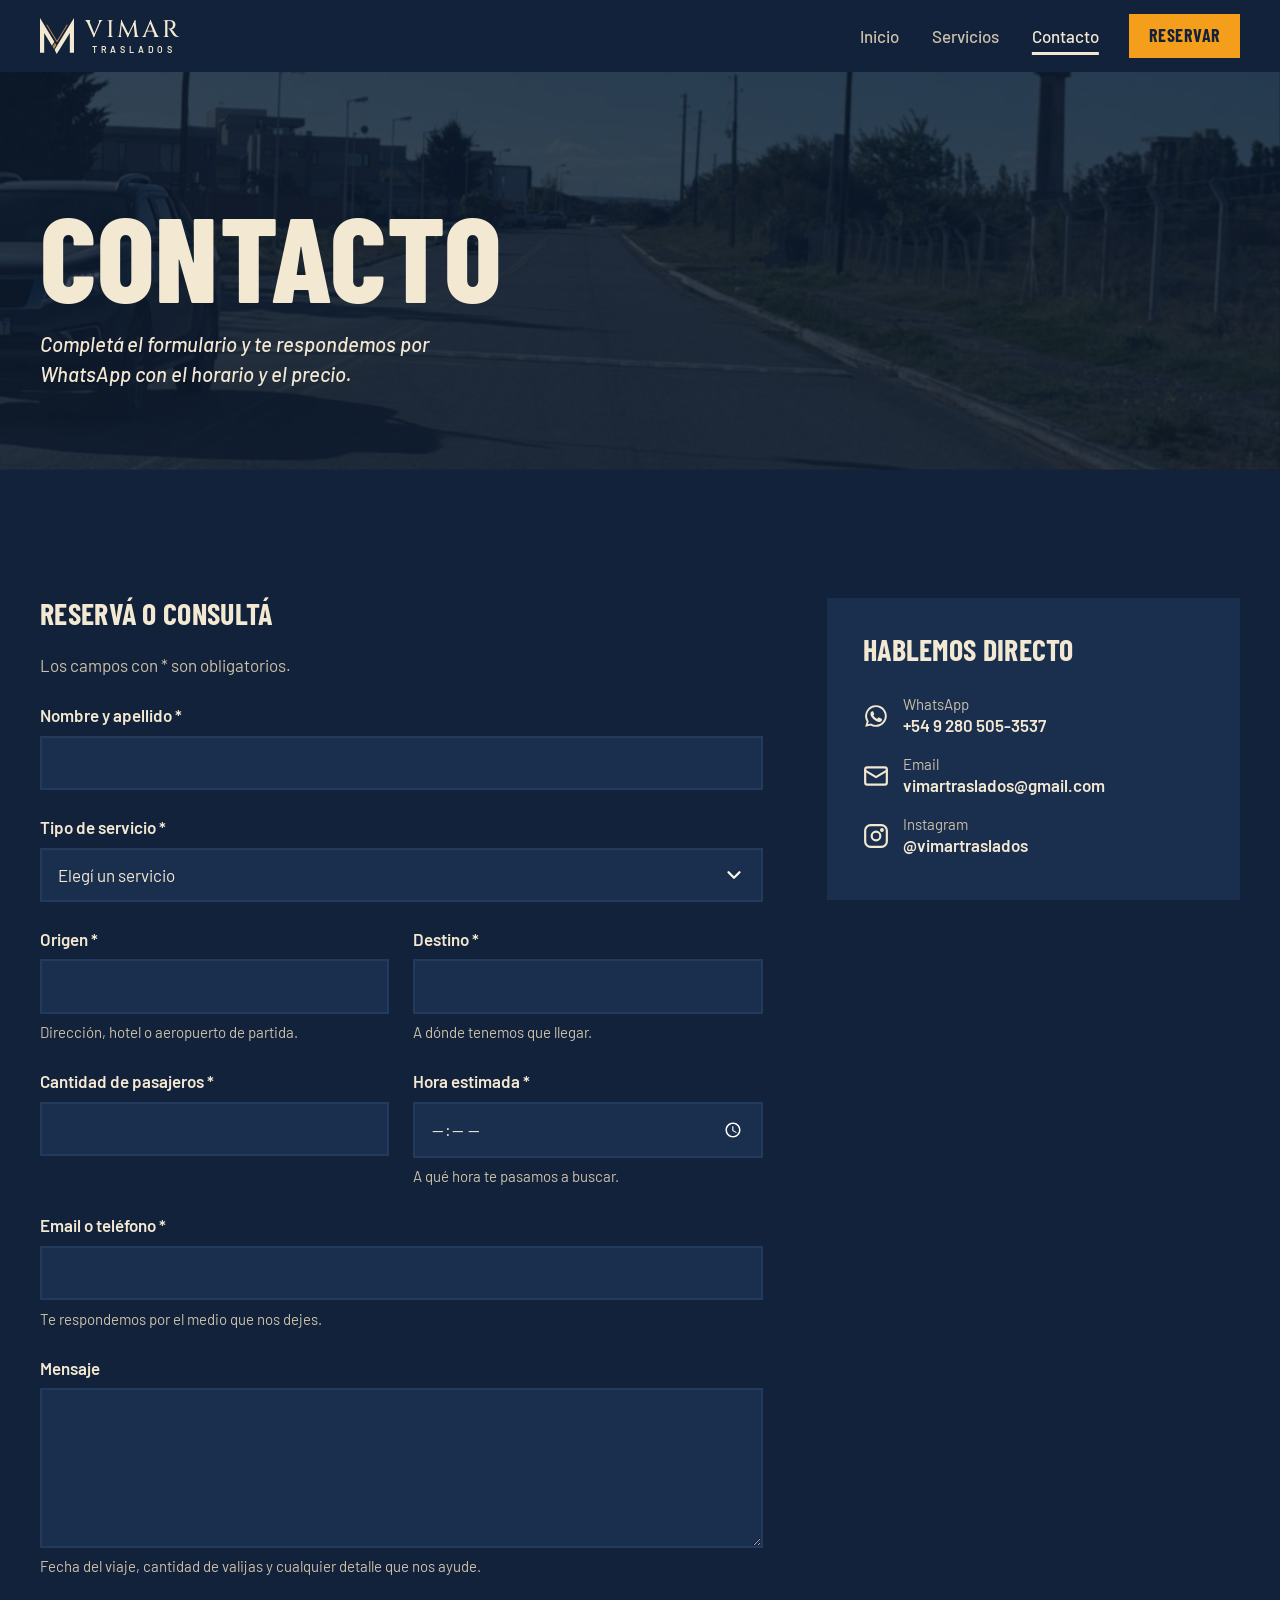
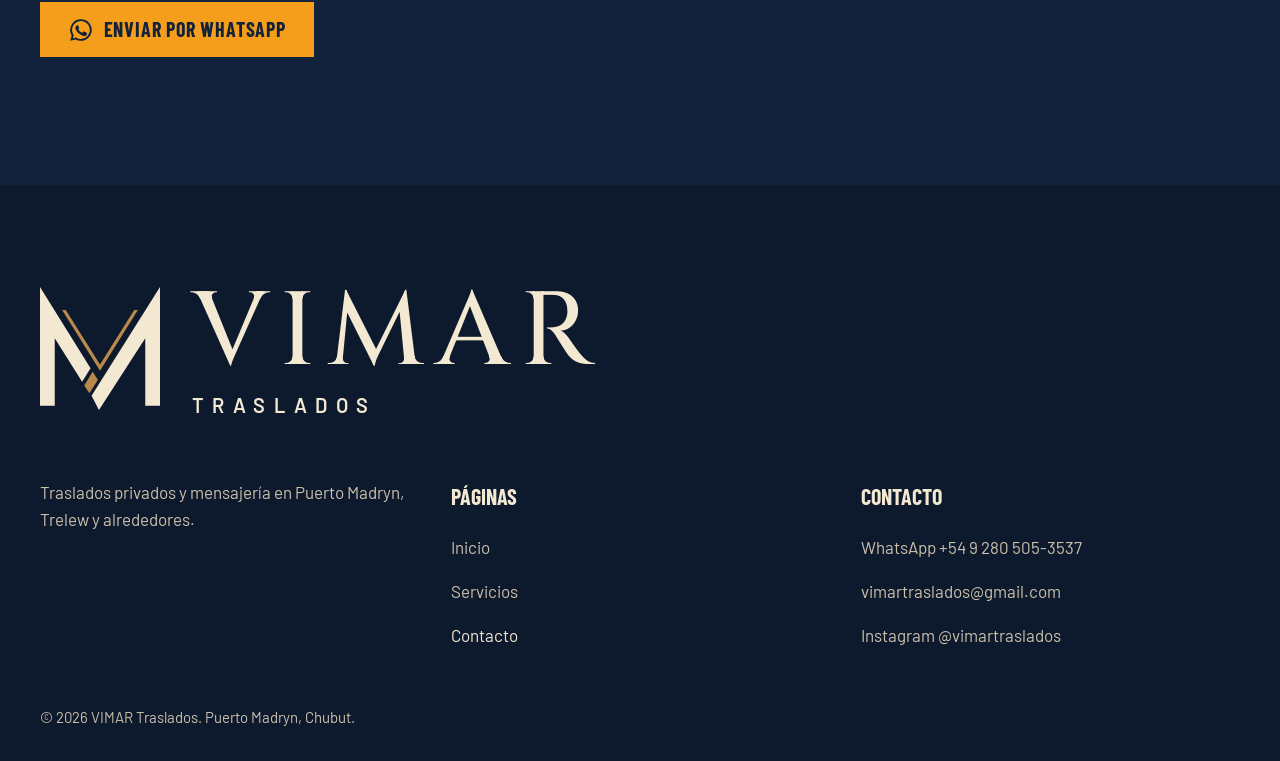
==== contacto.html @ ba62b7a9 "Primer commit: sitio web de VIMAR Traslados Sitio estático (HTML, CSS y JS) con tres páginas: Inicio" ====
<!doctype html>
<html lang="es-AR" class="no-js">
<head>
  <meta charset="utf-8">
  <meta name="viewport" content="width=device-width, initial-scale=1">
  <title>Contacto | VIMAR Traslados</title>
  <meta name="description" content="Reservá tu traslado o pedí una cotización. Te respondemos por WhatsApp.">
  <meta name="theme-color" content="#12223a">
  <link rel="icon" href="img/favicon.svg" type="image/svg+xml">
  <link rel="preconnect" href="https://fonts.googleapis.com">
  <link rel="preconnect" href="https://fonts.gstatic.com" crossorigin>
  <link href="https://fonts.googleapis.com/css2?family=Barlow+Condensed:wght@600;700;800&family=Barlow:ital,wght@0,400;0,500;0,600;1,500&family=Cinzel:wght@500&display=swap" rel="stylesheet">
  <link rel="stylesheet" href="css/styles.css">
  <script>document.documentElement.classList.remove("no-js")</script>
  <script src="js/main.js" defer></script>
</head>
<body>
  <a class="skip-link" href="#main">Saltar al contenido</a>

  <!-- ===== Menú compartido (idéntico en todas las páginas) ===== -->
  <header class="site-header">
    <div class="wrap">
      <a class="brand" href="index.html" aria-label="VIMAR Traslados, inicio">
        <img src="img/logo-mark.svg" alt="" width="34" height="35">
        <span class="logo-text"><span class="logo-word">VIMAR</span><span class="logo-sub">Traslados</span></span>
      </a>
      <button class="nav-toggle" type="button" aria-expanded="false" aria-controls="site-nav" aria-label="Abrir menú">
        <svg class="icon-open" viewBox="0 0 24 24" fill="none" stroke="currentColor" stroke-width="2.2" stroke-linecap="round" aria-hidden="true"><path d="M4 7h16M4 12h16M4 17h16"/></svg>
        <svg class="icon-close" viewBox="0 0 24 24" fill="none" stroke="currentColor" stroke-width="2.2" stroke-linecap="round" aria-hidden="true"><path d="M6 6l12 12M18 6 6 18"/></svg>
      </button>
      <nav id="site-nav" class="site-nav" aria-label="Principal">
        <ul role="list">
          <li><a href="index.html">Inicio</a></li>
          <li><a href="servicios.html">Servicios</a></li>
          <li><a href="contacto.html" aria-current="page">Contacto</a></li>
          <li><a class="btn btn--reserve" href="contacto.html">Reservar</a></li>
        </ul>
      </nav>
    </div>
  </header>

  <main id="main">
    <section class="page-head">
      <div class="page-head__bg"><img src="img/ruta.jpg" alt="" width="1050" height="1400" class="img-focus-road"></div>
      <div class="wrap">
        <h1 class="display">Contacto</h1>
        <p class="lead">Completá el formulario y te respondemos por WhatsApp con el horario y el precio.</p>
      </div>
    </section>

    <section class="section">
      <div class="wrap contact">
        <form id="booking-form" class="form" novalidate aria-labelledby="form-title">
          <h2 class="h3" id="form-title">Reservá o consultá</h2>
          <p class="soft">Los campos con <span class="req" aria-hidden="true">*</span> son obligatorios.</p>

          <div class="field">
            <label for="nombre">Nombre y apellido <span class="req" aria-hidden="true">*</span></label>
            <input id="nombre" name="nombre" type="text" autocomplete="name" required aria-describedby="nombre-error">
            <p class="error" id="nombre-error" aria-live="polite"></p>
          </div>

          <div class="field">
            <label for="servicio">Tipo de servicio <span class="req" aria-hidden="true">*</span></label>
            <select id="servicio" name="servicio" required aria-describedby="servicio-error">
              <option value="">Elegí un servicio</option>
              <option value="aeropuerto-madryn">Aeropuerto de Puerto Madryn</option>
              <option value="aeropuerto-trelew">Aeropuerto de Trelew</option>
              <option value="mensajeria">Mensajería (presentación de documentación)</option>
              <option value="otros">Otro servicio (a cotizar)</option>
            </select>
            <p class="error" id="servicio-error" aria-live="polite"></p>
          </div>

          <div class="field field--flight" hidden>
            <label for="vuelo">Número de vuelo <span class="soft">(opcional)</span></label>
            <input id="vuelo" name="vuelo" type="text" autocomplete="off" autocapitalize="characters" spellcheck="false" aria-describedby="vuelo-hint vuelo-error">
            <p class="hint" id="vuelo-hint">Si lo tenés, figura en tu pasaje (por ejemplo, AR1858). Nos ayuda a seguir tu vuelo.</p>
            <p class="error" id="vuelo-error" aria-live="polite"></p>
          </div>

          <div class="field-row">
            <div class="field">
              <label for="origen">Origen <span class="req" aria-hidden="true">*</span></label>
              <input id="origen" name="origen" type="text" autocomplete="off" required aria-describedby="origen-hint origen-error">
              <p class="hint" id="origen-hint">Dirección, hotel o aeropuerto de partida.</p>
              <p class="error" id="origen-error" aria-live="polite"></p>
            </div>
            <div class="field">
              <label for="destino">Destino <span class="req" aria-hidden="true">*</span></label>
              <input id="destino" name="destino" type="text" autocomplete="off" required aria-describedby="destino-hint destino-error">
              <p class="hint" id="destino-hint">A dónde tenemos que llegar.</p>
              <p class="error" id="destino-error" aria-live="polite"></p>
            </div>
          </div>

          <div class="field-row">
            <div class="field field--passengers">
              <label for="pasajeros">Cantidad de pasajeros <span class="req" aria-hidden="true">*</span></label>
              <input id="pasajeros" name="pasajeros" type="number" inputmode="numeric" min="1" step="1" required aria-describedby="pasajeros-error">
              <p class="error" id="pasajeros-error" aria-live="polite"></p>
            </div>
            <div class="field">
              <label for="hora">Hora estimada <span class="req" aria-hidden="true">*</span></label>
              <input id="hora" name="hora" type="time" required aria-describedby="hora-hint hora-error">
              <p class="hint" id="hora-hint">A qué hora te pasamos a buscar.</p>
              <p class="error" id="hora-error" aria-live="polite"></p>
            </div>
          </div>

          <div class="field">
            <label for="contacto">Email o teléfono <span class="req" aria-hidden="true">*</span></label>
            <input id="contacto" name="contacto" type="text" autocomplete="email" required aria-describedby="contacto-hint contacto-error">
            <p class="hint" id="contacto-hint">Te respondemos por el medio que nos dejes.</p>
            <p class="error" id="contacto-error" aria-live="polite"></p>
          </div>

          <div class="field">
            <label for="mensaje">Mensaje</label>
            <textarea id="mensaje" name="mensaje" rows="5" aria-describedby="mensaje-hint mensaje-error"></textarea>
            <p class="hint" id="mensaje-hint">Fecha del viaje, cantidad de valijas y cualquier detalle que nos ayude.</p>
            <p class="error" id="mensaje-error" aria-live="polite"></p>
          </div>

          <div class="form__actions">
            <button class="btn btn--reserve" type="submit">
              <svg viewBox="0 0 24 24" fill="currentColor" aria-hidden="true"><path d="M12 2a10 10 0 0 0-8.6 15.1L2 22l5-1.3A10 10 0 1 0 12 2zm0 18.2a8.2 8.2 0 0 1-4.2-1.1l-.3-.2-3 .8.8-2.9-.2-.3A8.2 8.2 0 1 1 12 20.2zm4.5-6.1c-.2-.1-1.5-.7-1.7-.8s-.4-.1-.6.1-.7.8-.8 1-.3.2-.5.1a6.7 6.7 0 0 1-3.3-2.9c-.3-.4.3-.4.7-1.3.1-.2 0-.3 0-.4l-.8-1.8c-.2-.5-.4-.4-.6-.4h-.5a1 1 0 0 0-.7.3 3 3 0 0 0-.9 2.2 5.2 5.2 0 0 0 1.1 2.7 11.8 11.8 0 0 0 4.5 4c1.7.7 2.3.8 3.2.6a2.7 2.7 0 0 0 1.8-1.3 2.2 2.2 0 0 0 .1-1.3c0-.1-.2-.2-.5-.3z"/></svg>
              Enviar por WhatsApp
            </button>
            <p class="form__status" role="status"></p>
          </div>
        </form>

        <!-- Teléfono y email reales. Instagram (@vimartraslados) todavía es de ejemplo: confirmar -->
        <div class="contact__side">
          <aside class="contact-card" aria-labelledby="direct-title">
            <h2 class="h3" id="direct-title">Hablemos directo</h2>
            <ul role="list">
              <li>
                <a href="https://wa.me/5492805053537">
                  <svg viewBox="0 0 24 24" fill="currentColor" aria-hidden="true"><path d="M12 2a10 10 0 0 0-8.6 15.1L2 22l5-1.3A10 10 0 1 0 12 2zm0 18.2a8.2 8.2 0 0 1-4.2-1.1l-.3-.2-3 .8.8-2.9-.2-.3A8.2 8.2 0 1 1 12 20.2zm4.5-6.1c-.2-.1-1.5-.7-1.7-.8s-.4-.1-.6.1-.7.8-.8 1-.3.2-.5.1a6.7 6.7 0 0 1-3.3-2.9c-.3-.4.3-.4.7-1.3.1-.2 0-.3 0-.4l-.8-1.8c-.2-.5-.4-.4-.6-.4h-.5a1 1 0 0 0-.7.3 3 3 0 0 0-.9 2.2 5.2 5.2 0 0 0 1.1 2.7 11.8 11.8 0 0 0 4.5 4c1.7.7 2.3.8 3.2.6a2.7 2.7 0 0 0 1.8-1.3 2.2 2.2 0 0 0 .1-1.3c0-.1-.2-.2-.5-.3z"/></svg>
                  <span><small>WhatsApp</small><strong>+54 9 280 505-3537</strong></span>
                </a>
              </li>
              <li>
                <a href="mailto:vimartraslados@gmail.com">
                  <svg viewBox="0 0 24 24" fill="none" stroke="currentColor" stroke-width="2" stroke-linecap="round" stroke-linejoin="round" aria-hidden="true"><rect x="2" y="4" width="20" height="16" rx="2"/><path d="m22 7-10 6L2 7"/></svg>
                  <span><small>Email</small><strong>vimartraslados@gmail.com</strong></span>
                </a>
              </li>
              <li>
                <a href="https://www.instagram.com/vimartraslados/">
                  <svg viewBox="0 0 24 24" fill="none" stroke="currentColor" stroke-width="2" stroke-linecap="round" stroke-linejoin="round" aria-hidden="true"><rect x="2" y="2" width="20" height="20" rx="5"/><circle cx="12" cy="12" r="4"/><circle cx="17.5" cy="6.5" r="0.8" fill="currentColor"/></svg>
                  <span><small>Instagram</small><strong>@vimartraslados</strong></span>
                </a>
              </li>
            </ul>
          </aside>
        </div>
      </div>
    </section>
  </main>

  <!-- ===== Footer compartido (idéntico en todas las páginas) ===== -->
  <footer class="site-footer">
    <div class="wrap">
      <p class="footer__logo">
        <img src="img/logo-mark.svg" alt="" width="120" height="124">
        <span class="logo-text"><span class="logo-word">VIMAR</span><span class="logo-sub">Traslados</span></span>
      </p>
      <div class="footer__grid">
        <p class="soft">Traslados privados y mensajería en Puerto Madryn, Trelew y alrededores.</p>
        <nav aria-label="Pie de página">
          <h2>Páginas</h2>
          <ul role="list">
            <li><a href="index.html">Inicio</a></li>
            <li><a href="servicios.html">Servicios</a></li>
            <li><a href="contacto.html" aria-current="page">Contacto</a></li>
          </ul>
        </nav>
        <div>
          <h2>Contacto</h2>
          <!-- Teléfono y email reales. Instagram (@vimartraslados) todavía es de ejemplo: confirmar -->
          <ul role="list">
            <li><a href="https://wa.me/5492805053537">WhatsApp +54 9 280 505-3537</a></li>
            <li><a href="mailto:vimartraslados@gmail.com">vimartraslados@gmail.com</a></li>
            <li><a href="https://www.instagram.com/vimartraslados/">Instagram @vimartraslados</a></li>
          </ul>
        </div>
      </div>
      <p class="footer__legal">© 2026 VIMAR Traslados. Puerto Madryn, Chubut.</p>
    </div>
  </footer>
</body>
</html>
---- css/styles.css ----
/* ==========================================================================
   VIMAR Traslados — estilos compartidos
   Estética inspirada en flyer de referencia: azul noche, naranja, condensada.
   ========================================================================== */

:root {
  /* Color */
  --navy: #12223a;          /* fondo */
  --navy-deep: #0d1a2d;     /* footer / escalón oscuro */
  --surface: #1a2f4d;       /* escalón de tono */
  --surface-2: #223a5c;
  --ink: #f3e8d2;           /* texto: crema del logo */
  --ink-soft: #cbc0ab;      /* texto secundario */
  --bone: #f3e8d2;          /* crema: acentos, íconos y campos de color */
  --bone-press: #e4d6bb;
  --on-bone: #12223a;
  --gold: #b9894c;          /* dorado del logo */
  --logo-cream: #f3e8d2;    /* crema más visible, solo para el logo (también en img/logo-mark.svg y favicon.svg) */
  --orange: #f59e1b;        /* SOLO botones de reserva */
  --orange-press: #e08a08;
  --on-orange: #12223a;
  --error: #ffb4a8;
  --scrim: rgba(13, 26, 45, 0.74);

  /* Tipografía */
  --font-display: "Barlow Condensed", "Arial Narrow", sans-serif;
  --font-text: "Barlow", system-ui, sans-serif;
  --step-display: clamp(3.5rem, 11vw, 9rem);
  --step-h2: clamp(2.25rem, 5vw, 3.75rem);
  --step-h3: clamp(1.5rem, 2.4vw, 1.875rem);
  --step-lead: clamp(1.125rem, 1.6vw, 1.375rem);
  --step-body: 1.0625rem;
  --step-small: 0.9375rem;

  /* Espacio */
  --gutter: clamp(1rem, 4vw, 2.5rem);
  --max: 1200px;
  --section: clamp(4.5rem, 10vw, 8rem);
  --radius: 14px;

  --ease: cubic-bezier(0.2, 0.7, 0.2, 1);
}

/* Reset mínimo ------------------------------------------------------------ */
*, *::before, *::after { box-sizing: border-box; }
html { -webkit-text-size-adjust: 100%; scroll-behavior: smooth; }
body {
  margin: 0;
  background: var(--navy);
  color: var(--ink);
  font-family: var(--font-text);
  font-size: var(--step-body);
  line-height: 1.55;
  -webkit-font-smoothing: antialiased;
}
img, svg { display: block; max-width: 100%; }
img { height: auto; }
h1, h2, h3, p, ul, ol, blockquote, figure { margin: 0; }
ul[role="list"], ol[role="list"] { list-style: none; padding: 0; }
a { color: inherit; }
button, input, select, textarea { font: inherit; color: inherit; }

:focus-visible {
  outline: 3px solid var(--bone);
  outline-offset: 3px;
}
::selection { background: var(--bone); color: var(--on-bone); }

.skip-link {
  position: absolute;
  left: var(--gutter);
  top: -100px;
  z-index: 100;
  padding: 0.75rem 1rem;
  background: var(--bone);
  color: var(--on-bone);
  font-weight: 600;
  text-decoration: none;
}
.skip-link:focus { top: 0.75rem; }

.wrap {
  width: 100%;
  max-width: calc(var(--max) + 2 * var(--gutter));
  margin-inline: auto;
  padding-inline: var(--gutter);
}

.visually-hidden {
  position: absolute !important;
  width: 1px; height: 1px;
  overflow: hidden;
  clip: rect(0 0 0 0);
  white-space: nowrap;
}

/* Tipografía ------------------------------------------------------------- */
.display,
.h2,
.h3 {
  font-family: var(--font-display);
  font-weight: 800;
  text-transform: uppercase;
  line-height: 0.92;
  letter-spacing: 0.01em;
  text-wrap: balance;
}
.display { font-size: var(--step-display); }
.h2 { font-size: var(--step-h2); }
.h3 { font-size: var(--step-h3); font-weight: 700; line-height: 1; }

.lead {
  font-size: var(--step-lead);
  line-height: 1.45;
  max-width: 36ch;
}
.prose { max-width: 62ch; }
.prose > * + * { margin-top: 1rem; }
.soft { color: var(--ink-soft); }

/* Botones y links -------------------------------------------------------- */
.btn {
  display: inline-flex;
  align-items: center;
  justify-content: center;
  gap: 0.6rem;
  min-height: 52px;
  padding: 0.75rem 1.75rem;
  border: 0;
  border-radius: 0;
  background: var(--bone);
  color: var(--on-bone);
  font-family: var(--font-display);
  font-size: 1.25rem;
  font-weight: 700;
  text-transform: uppercase;
  letter-spacing: 0.04em;
  text-decoration: none;
  cursor: pointer;
  touch-action: manipulation;
  transition: background-color 0.18s var(--ease), transform 0.12s var(--ease);
}
.btn:hover { background: #faf4e8; }
.btn:active { background: var(--bone-press); transform: scale(0.98); }
.btn svg { width: 1.3em; height: 1.3em; }

.btn--ghost {
  background: transparent;
  color: var(--ink);
  box-shadow: inset 0 0 0 2px var(--ink);
}
.btn--ghost:hover { background: var(--ink); color: var(--navy); }

.text-link {
  display: inline-flex;
  align-items: center;
  min-height: 44px;
  color: var(--bone);
  font-weight: 600;
  text-decoration: underline;
  text-decoration-thickness: 2px;
  text-underline-offset: 0.3em;
  transition: color 0.18s var(--ease);
}
.text-link:hover { color: var(--gold); }

/* Encabezado / navegación ------------------------------------------------ */
.site-header {
  position: sticky;
  top: 0;
  z-index: 50;
  background: var(--navy);
}
.site-header .wrap {
  display: flex;
  align-items: center;
  justify-content: space-between;
  gap: 1.5rem;
  min-height: 72px;
}

.brand {
  display: inline-flex;
  align-items: center;
  gap: 0.5rem;
  min-height: 44px;
  text-decoration: none;
  font-family: var(--font-display);
  font-weight: 800;
  font-size: 1.75rem;
  letter-spacing: 0.04em;
  line-height: 1;
}
.brand { gap: 0.7rem; font-family: inherit; }
.brand img { width: 34px; height: auto; }

/* Logotipo (marca M + "VIMAR" en serif + "TRASLADOS" espaciado, como el logo original) */
.logo-text { display: inline-grid; justify-items: center; line-height: 1; color: var(--logo-cream); }
.logo-word {
  font-family: "Cinzel", Georgia, serif;
  font-weight: 500;
  font-size: 1.5rem;
  letter-spacing: 0.1em;
  margin-right: -0.1em;
}
.logo-sub {
  font-family: var(--font-text);
  font-weight: 600;
  font-size: 0.5625rem;
  letter-spacing: 0.42em;
  margin-right: -0.42em;
  text-transform: uppercase;
  margin-top: 0.3em;
}

.nav-toggle {
  display: none;
  align-items: center;
  justify-content: center;
  width: 48px;
  height: 48px;
  padding: 0;
  border: 0;
  background: transparent;
  cursor: pointer;
}
.nav-toggle svg { width: 28px; height: 28px; }
.nav-toggle .icon-close { display: none; }
.nav-toggle[aria-expanded="true"] .icon-open { display: none; }
.nav-toggle[aria-expanded="true"] .icon-close { display: block; }

.site-nav ul {
  display: flex;
  align-items: center;
  gap: 0.25rem;
}
.site-nav a:not(.btn) {
  display: inline-flex;
  align-items: center;
  min-height: 44px;
  padding: 0 0.9rem;
  font-weight: 500;
  text-decoration: none;
  color: var(--ink-soft);
  transition: color 0.18s var(--ease);
}
.site-nav a:not(.btn):hover { color: var(--ink); }
.site-nav a[aria-current="page"] {
  color: var(--ink);
  text-decoration: underline;
  text-decoration-color: var(--bone);
  text-decoration-thickness: 3px;
  text-underline-offset: 0.55em;
}
.site-nav .btn { min-height: 44px; padding: 0.5rem 1.25rem; font-size: 1.125rem; margin-left: 0.75rem; }

@media (max-width: 860px) {
  .nav-toggle { display: inline-flex; }
  .site-nav {
    display: none;
    position: absolute;
    inset: 100% 0 auto 0;
    background: var(--navy);
    padding: 0.5rem var(--gutter) 1.5rem;
    border-bottom: 4px solid var(--bone);
  }
  .site-nav.is-open { display: block; }
  .site-nav ul { flex-direction: column; align-items: stretch; gap: 0; }
  .site-nav a:not(.btn) {
    min-height: 56px;
    padding: 0;
    font-family: var(--font-display);
    font-size: 1.75rem;
    font-weight: 700;
    text-transform: uppercase;
  }
  .site-nav .btn { margin: 1rem 0 0; width: 100%; min-height: 52px; }
}

/* Íconos de servicio (naranja, como el flyer) ---------------------------- */
.icon {
  width: 56px;
  height: 56px;
  color: var(--bone);
  flex: none;
}

/* Panel de 4 servicios (franja del flyer) -------------------------------- */
.service-band {
  display: grid;
  grid-template-columns: repeat(4, 1fr);
  border: 3px solid var(--ink);
  border-radius: var(--radius);
  padding: 2rem 0;
}
.service-band li {
  display: flex;
  flex-direction: column;
  align-items: center;
  text-align: center;
  gap: 0.75rem;
  padding: 0 1.25rem;
}
.service-band li + li { border-left: 3px solid var(--ink); }
.service-band h3 {
  font-family: var(--font-display);
  font-weight: 800;
  font-size: 1.625rem;
  line-height: 1;
  text-transform: uppercase;
}
.service-band p {
  font-style: italic;
  font-size: var(--step-small);
  line-height: 1.4;
  max-width: 20ch;
}

@media (max-width: 860px) {
  .service-band { grid-template-columns: repeat(2, 1fr); padding: 0; }
  .service-band li { padding: 1.5rem 1rem; }
  .service-band li + li { border-left: 0; }
  .service-band li:nth-child(even) { border-left: 3px solid var(--ink); }
  .service-band li:nth-child(n + 3) { border-top: 3px solid var(--ink); }
  .service-band .icon { width: 44px; height: 44px; }
  .service-band h3 { font-size: 1.375rem; }
}

/* Hero de la home -------------------------------------------------------- */
.hero {
  position: relative;
  isolation: isolate;
  min-height: min(calc(100svh - 72px), 980px);
  display: flex;
  align-items: flex-end;
  padding-block: clamp(3rem, 8vh, 6rem) clamp(2rem, 6vh, 4rem);
  overflow: hidden;
}
.hero__bg {
  position: absolute;
  inset: 0;
  z-index: -1;
}
.hero__bg img {
  width: 100%;
  height: 100%;
  object-fit: cover;
  object-position: 30% 40%;
}
.hero__bg::after {
  content: "";
  position: absolute;
  inset: 0;
  background: var(--scrim);
}
.hero__inner {
  display: grid;
  gap: clamp(2.5rem, 7vh, 4.5rem);
  text-align: center;
  justify-items: center;
}
.hero h1 .display { display: block; }
.hero__logo {
  display: grid;
  justify-items: center;
  gap: 0.9rem;
  margin-bottom: clamp(1.5rem, 4vh, 2.5rem);
}
.hero__logo img { width: clamp(72px, 9vw, 104px); height: auto; }
.hero__logo .logo-word { font-size: clamp(2rem, 4vw, 2.75rem); }
.hero__logo .logo-sub { font-size: clamp(0.75rem, 1.2vw, 0.9375rem); }
.hero .lead {
  margin: 1.75rem auto 0;
  font-style: italic;
  font-weight: 500;
  max-width: 34ch;
}
.hero__actions {
  display: flex;
  flex-wrap: wrap;
  justify-content: center;
  gap: 1rem;
  margin-top: 2rem;
}
.hero__services { width: 100%; display: grid; justify-items: center; gap: 1rem; }
.hero .service-band { width: 100%; max-width: 980px; }

/* Entrada orquestada del hero; después la foto queda en un movimiento lento continuo */
@media (prefers-reduced-motion: no-preference) {
  .hero__bg img {
    animation:
      hero-zoom 1.6s var(--ease) both,
      hero-drift 26s ease-in-out 1.6s infinite alternate;
  }
  .hero [data-enter] { animation: rise 0.7s var(--ease) both; }
  .hero [data-enter="2"] { animation-delay: 0.12s; }
  .hero [data-enter="3"] { animation-delay: 0.24s; }
  .hero [data-enter="4"] { animation-delay: 0.4s; }
  /* Los 4 servicios del hero entran de a uno */
  .hero .service-band li { animation: rise 0.6s var(--ease) both; }
  .hero .service-band li:nth-child(1) { animation-delay: 0.55s; }
  .hero .service-band li:nth-child(2) { animation-delay: 0.63s; }
  .hero .service-band li:nth-child(3) { animation-delay: 0.71s; }
  .hero .service-band li:nth-child(4) { animation-delay: 0.79s; }
}
@keyframes hero-zoom { from { transform: scale(1.08); } to { transform: scale(1); } }
@keyframes hero-drift { from { transform: scale(1); } to { transform: scale(1.07) translate(-1.5%, -1%); } }
@keyframes rise { from { opacity: 0; transform: translateY(24px); } to { opacity: 1; transform: none; } }

/* Cabecera de páginas internas ------------------------------------------- */
.page-head {
  position: relative;
  isolation: isolate;
  padding-block: clamp(4rem, 12vw, 8rem) clamp(3rem, 7vw, 5rem);
  overflow: hidden;
}
.page-head__bg { position: absolute; inset: 0; z-index: -1; }
.page-head__bg img { width: 100%; height: 100%; object-fit: cover; }
.page-head__bg::after { content: ""; position: absolute; inset: 0; background: rgba(13, 26, 45, 0.8); }
.page-head .display { font-size: clamp(3.5rem, 10vw, 7.5rem); }
.page-head .lead { margin-top: 1.25rem; font-style: italic; font-weight: 500; }
.page-head--plain { background: var(--surface); }

/* Secciones -------------------------------------------------------------- */
.section { padding-block: var(--section); }
.section--surface { background: var(--surface); }
.section--deep { background: var(--navy-deep); }
.section__head { margin-bottom: clamp(2rem, 4vw, 3rem); }
.section__head .lead,
.section__lead { margin-top: 1rem; }

/* Home: ¿Adónde vas? ----------------------------------------------------- */
.planner {
  display: grid;
  grid-template-columns: minmax(0, 5fr) minmax(0, 7fr);
  grid-template-areas:
    "intro result"
    "cta   result";
  grid-template-rows: auto 1fr;
  column-gap: clamp(2rem, 6vw, 5rem);
  row-gap: 1.5rem;
  align-items: start;
}
.planner__intro { grid-area: intro; }
.planner__result { grid-area: result; }
.planner__cta { grid-area: cta; }
.planner__cta .btn { width: 100%; }
.planner__options {
  display: grid;
  gap: 0.5rem;
  margin-top: 2rem;
  border: 0;
  padding: 0;
}
.planner__options legend { font-weight: 600; margin-bottom: 0.75rem; }
.planner__option {
  position: relative;
  display: flex;
  align-items: center;
  gap: 0.9rem;
  min-height: 60px;
  padding: 0.75rem 1.1rem;
  background: var(--surface-2);
  cursor: pointer;
  transition: background-color 0.18s var(--ease);
}
.planner__option:hover { background: #2a4670; }
.planner__option input {
  appearance: none;
  flex: none;
  width: 22px;
  height: 22px;
  margin: 0;
  border: 2px solid var(--ink-soft);
  border-radius: 50%;
  display: grid;
  place-content: center;
}
.planner__option input::before {
  content: "";
  width: 10px;
  height: 10px;
  border-radius: 50%;
  background: var(--on-bone);
  transform: scale(0);
  transition: transform 0.15s var(--ease);
}
.planner__option input:checked { border-color: var(--on-bone); }
.planner__option input:checked::before { transform: scale(1); }
.planner__option:has(input:checked) { background: var(--bone); color: var(--on-bone); }
.planner__option:has(input:focus-visible) { outline: 3px solid var(--ink); outline-offset: 2px; }
.planner__option span { font-weight: 600; font-size: 1.0625rem; }

.planner__result {
  background: var(--navy);
  padding: clamp(1.75rem, 4vw, 3rem);
  min-height: 100%;
  display: flex;
  flex-direction: column;
  gap: 1.25rem;
}
.planner__route {
  font-family: var(--font-display);
  font-weight: 700;
  text-transform: uppercase;
  font-size: var(--step-h3);
  line-height: 1.05;
}
.planner__figures {
  display: flex;
  flex-wrap: wrap;
  gap: 1.5rem 3rem;
}
.planner__figures div { display: grid; }
.planner__figures strong {
  font-family: var(--font-display);
  font-weight: 800;
  font-size: clamp(3.5rem, 8vw, 5.5rem);
  line-height: 0.9;
  color: var(--bone);
  font-variant-numeric: tabular-nums;
}
.planner__quote {
  font-family: var(--font-display);
  font-weight: 800;
  text-transform: uppercase;
  font-size: clamp(3rem, 7vw, 4.75rem);
  line-height: 0.9;
}
.planner__quote[hidden], .planner__figures[hidden] { display: none; }
.planner__note { font-size: var(--step-small); color: var(--ink-soft); }

/* Lista sin JS: se muestran todas las rutas como texto */
.no-js .planner__options, .no-js .planner__result { display: none; }
.no-js .planner__cta .btn { width: auto; }
.planner__fallback { display: none; }
.no-js .planner__fallback { display: block; margin-top: 1.5rem; }
.planner__fallback li { padding: 0.5rem 0; }

@media (max-width: 860px) {
  .planner {
    grid-template-columns: 1fr;
    grid-template-areas: "intro" "result" "cta";
    grid-template-rows: auto;
  }
}

/* Home: cierre con foto -------------------------------------------------- */
.closing {
  display: grid;
  grid-template-columns: minmax(0, 1fr) minmax(0, 1fr);
  align-items: stretch;
  background: var(--bone);
  color: var(--on-bone);
}
.closing__media img {
  width: 100%;
  height: 100%;
  max-height: 640px;
  object-fit: cover;
}
.closing__body {
  padding: clamp(2.5rem, 7vw, 6rem) clamp(1.5rem, 6vw, 5rem);
  display: flex;
  flex-direction: column;
  justify-content: center;
  gap: 1.5rem;
}
.closing .btn { background: var(--navy); color: var(--ink); align-self: flex-start; }
.closing .btn:hover { background: var(--surface); }
.closing .lead { max-width: 32ch; }

@media (max-width: 760px) {
  .closing { grid-template-columns: 1fr; }
  .closing__media img { aspect-ratio: 4 / 3; max-height: none; }
}

/* Servicios -------------------------------------------------------------- */
.service {
  display: grid;
  grid-template-columns: minmax(0, 1fr) minmax(0, 1fr);
  gap: clamp(2rem, 6vw, 5rem);
  align-items: center;
}
.service--flip .service__media { order: 2; }
.service__media img {
  width: 100%;
  aspect-ratio: 4 / 3;
  object-fit: cover;
}
/* Fotos verticales recortadas a 4:3: se baja el foco para que se vea lo importante */
.service__media img.img-focus-low { object-position: 50% 62%; }
.page-head__bg img.img-focus-road { object-position: 50% 50%; }
.service__tile {
  aspect-ratio: 4 / 3;
  display: grid;
  place-items: center;
  background: var(--navy);
}
.section--deep .service__tile { background: var(--surface); }
.service__tile .icon { width: clamp(96px, 16vw, 168px); height: auto; aspect-ratio: 1; }
.service__body { display: grid; gap: 1.25rem; justify-items: start; }
.service__body .h2 { max-width: 14ch; }
.checklist { display: grid; gap: 0.6rem; }
.checklist li { display: flex; gap: 0.7rem; align-items: flex-start; }
.checklist svg { flex: none; width: 22px; height: 22px; margin-top: 0.15rem; color: var(--bone); }

@media (max-width: 760px) {
  .service { grid-template-columns: 1fr; }
  .service--flip .service__media { order: 0; }
  .service__tile { aspect-ratio: 16 / 7; }
  .service__tile .icon { width: 88px; }
}

.quote-band {
  background: var(--bone);
  color: var(--on-bone);
}
.quote-band .wrap {
  display: flex;
  flex-wrap: wrap;
  align-items: center;
  justify-content: space-between;
  gap: 2rem;
}
.quote-band .btn { background: var(--navy); color: var(--ink); }
.quote-band .btn:hover { background: var(--surface); }
.quote-band p { max-width: 52ch; margin-top: 1rem; font-size: var(--step-lead); line-height: 1.45; }

/* Testimonios (franja que avanza de derecha a izquierda, al final de Inicio) */
/* Cuántas tarjetas entran a lo ancho de la pantalla: 4 en escritorio */
.marquee {
  --cards: 1.15;
  --card-gap: 1.5rem;
}
@media (min-width: 600px) { .marquee { --cards: 2; } }
@media (min-width: 900px) { .marquee { --cards: 3; } }
@media (min-width: 1100px) { .marquee { --cards: 4; } }

/* Sin animación (sin JS o con "reducir movimiento"): fila que se desliza a mano */
.marquee {
  overflow-x: auto;
  scroll-snap-type: x mandatory;
  scrollbar-color: var(--surface-2) transparent;
}
.marquee__track { display: flex; width: max-content; padding-bottom: 0.5rem; }
.marquee__track > li {
  display: flex;
  flex: none;
  width: calc((100vw - var(--card-gap) * (var(--cards) - 1)) / var(--cards));
  margin-right: var(--card-gap); /* margen y no gap: así el -50% del recorrido cierra exacto */
  scroll-snap-align: start;
}
.marquee__track > li:nth-child(even) .testimonial { background: var(--surface-2); }

/* Con animación: js/main.js duplica las tarjetas y agrega .is-running */
.marquee.is-running { overflow: hidden; }
.marquee.is-running .marquee__track {
  animation: marquee var(--marquee-duration, 60s) linear infinite;
}
.marquee.is-running:hover .marquee__track,
.marquee.is-running:focus-within .marquee__track { animation-play-state: paused; }
@keyframes marquee { to { transform: translateX(-50%); } }

.testimonial {
  flex: 1;
  display: flex;
  flex-direction: column;
  gap: 1.5rem;
  min-height: 360px;
  padding: clamp(1.75rem, 2.4vw, 2.5rem);
  background: var(--surface);
}
.testimonial blockquote {
  font-size: clamp(1.1875rem, 1.35vw, 1.375rem);
  line-height: 1.45;
}
.testimonial blockquote::before { content: "“"; }
.testimonial blockquote::after { content: "”"; }
.testimonial figcaption { margin-top: auto; display: grid; gap: 0.9rem; }
.testimonial cite {
  font-style: normal;
  font-family: var(--font-display);
  font-weight: 700;
  font-size: 1.75rem;
  text-transform: uppercase;
  line-height: 1;
}
.testimonial cite span {
  display: block;
  margin-top: 0.3rem;
  font-family: var(--font-text);
  font-weight: 400;
  font-size: var(--step-small);
  text-transform: none;
  color: var(--ink-soft);
}
.testimonial .result {
  display: flex;
  gap: 0.6rem;
  align-items: flex-start;
  padding-top: 0.9rem;
  border-top: 3px solid var(--bone);
  font-weight: 600;
}
.testimonial .result svg { flex: none; width: 22px; height: 22px; color: var(--bone); margin-top: 0.1rem; }

/* Contacto --------------------------------------------------------------- */
.contact {
  display: grid;
  grid-template-columns: minmax(0, 7fr) minmax(0, 4fr);
  gap: clamp(2rem, 5vw, 4.5rem);
  align-items: start;
}
.form { display: grid; gap: 1.5rem; }
.field { display: grid; gap: 0.45rem; }
.field label { font-weight: 600; }
.field .hint { font-size: var(--step-small); color: var(--ink-soft); }
.field .req { color: var(--bone); }
.field input,
.field select,
.field textarea {
  width: 100%;
  min-height: 52px;
  padding: 0.75rem 1rem;
  background: var(--surface);
  border: 2px solid var(--surface-2);
  border-radius: 0;
  color: var(--ink);
  font-size: 1.0625rem;
  transition: border-color 0.18s var(--ease);
}
.field select {
  appearance: none;
  background-image: url("data:image/svg+xml,%3Csvg xmlns='http://www.w3.org/2000/svg' viewBox='0 0 24 24' fill='none' stroke='%23fef8ec' stroke-width='2.5' stroke-linecap='round' stroke-linejoin='round'%3E%3Cpath d='m6 9 6 6 6-6'/%3E%3C/svg%3E");
  background-repeat: no-repeat;
  background-position: right 1rem center;
  background-size: 22px;
  padding-right: 3rem;
}
.field select option { background: var(--navy); color: var(--ink); }
.field textarea { min-height: 140px; resize: vertical; }
.field input::placeholder,
.field textarea::placeholder { color: #8796aa; }
.field input:hover,
.field select:hover,
.field textarea:hover { border-color: #3a5680; }
.field input:focus-visible,
.field select:focus-visible,
.field textarea:focus-visible { outline: 0; border-color: var(--bone); }
.field [aria-invalid="true"] { border-color: var(--error); }
.field .error {
  display: flex;
  gap: 0.4rem;
  align-items: center;
  color: var(--error);
  font-size: var(--step-small);
  font-weight: 500;
}
.field .error:empty { display: none; }
.field .error::before { content: "!"; display: inline-grid; place-content: center; width: 18px; height: 18px; border-radius: 50%; background: var(--error); color: var(--navy); font-weight: 700; font-size: 0.75rem; }
.field--flight[hidden],
.field--passengers[hidden] { display: none; }
.field input { color-scheme: dark; } /* reloj y flechas del navegador en claro sobre el fondo oscuro */

/* Dos campos lado a lado (origen/destino, pasajeros/hora) */
.field-row {
  display: grid;
  grid-template-columns: repeat(2, minmax(0, 1fr));
  gap: 1.5rem;
  align-items: start;
}
/* Si "pasajeros" se oculta, la hora ocupa toda la fila */
.field-row > .field:only-child,
.field-row > [hidden] + .field { grid-column: 1 / -1; }
@media (max-width: 560px) {
  .field-row { grid-template-columns: 1fr; }
}

.form__actions { display: flex; flex-wrap: wrap; align-items: center; gap: 1rem 1.5rem; }
.form__status { font-weight: 500; }
.form__status:empty { display: none; }

.contact__side { display: grid; gap: 1.5rem; }

.contact-card {
  background: var(--surface);
  padding: clamp(1.5rem, 3vw, 2.25rem);
  display: grid;
  gap: 1.5rem;
}
.contact-card ul { display: grid; gap: 0.25rem; }
.contact-card a {
  display: flex;
  align-items: center;
  gap: 0.9rem;
  min-height: 56px;
  text-decoration: none;
  transition: color 0.18s var(--ease);
}
.contact-card a:hover { color: var(--gold); }
.contact-card a svg { width: 26px; height: 26px; color: var(--bone); flex: none; }
.contact-card a span { display: grid; line-height: 1.3; }
.contact-card a small { color: var(--ink-soft); font-size: var(--step-small); }
.contact-card a strong { font-weight: 600; overflow-wrap: anywhere; }

@media (max-width: 860px) {
  .contact { grid-template-columns: 1fr; }
}

/* Footer ----------------------------------------------------------------- */
.site-footer {
  background: var(--navy-deep);
  padding-block: clamp(3.5rem, 8vw, 6rem) 2rem;
}
.footer__logo {
  display: flex;
  align-items: center;
  gap: clamp(1rem, 3vw, 2rem);
}
.footer__logo img { width: clamp(72px, 10vw, 120px); height: auto; }
.footer__logo .logo-text { justify-items: start; }
.footer__logo .logo-word { font-size: clamp(2.75rem, 9vw, 6.5rem); }
.footer__logo .logo-sub { font-size: clamp(0.75rem, 1.6vw, 1.25rem); margin-top: 0.5em; }
.footer__grid {
  display: grid;
  grid-template-columns: repeat(3, minmax(0, 1fr));
  gap: 2rem;
  margin-top: clamp(2.5rem, 5vw, 4rem);
}
.footer__grid h2 {
  font-family: var(--font-display);
  font-weight: 700;
  font-size: 1.375rem;
  text-transform: uppercase;
  margin-bottom: 0.75rem;
}
.footer__grid a {
  display: inline-flex;
  align-items: center;
  min-height: 44px;
  color: var(--ink-soft);
  text-decoration: none;
  overflow-wrap: anywhere;
  transition: color 0.18s var(--ease);
}
.footer__grid a:hover { color: var(--bone); }
.footer__grid a[aria-current="page"] { color: var(--ink); }
.footer__legal {
  margin-top: 3rem;
  font-size: var(--step-small);
  color: var(--ink-soft);
}

@media (max-width: 760px) {
  .footer__grid { grid-template-columns: 1fr 1fr; }
  .footer__grid > :first-child { grid-column: 1 / -1; }
}
@media (max-width: 480px) {
  .footer__grid { grid-template-columns: 1fr; }
}

/* Botón de reserva: el único elemento naranja del sitio.
   Va al final y con dos clases para ganarle a .closing .btn / .quote-band .btn */
.btn.btn--reserve { background: var(--orange); color: var(--on-orange); }
.btn.btn--reserve:hover { background: #ffb13d; }
.btn.btn--reserve:active { background: var(--orange-press); }

/* Animaciones ------------------------------------------------------------
   Todas dentro de no-preference: con "reducir movimiento" el sitio queda quieto.
   [data-reveal] lo agrega js/main.js solo si puede animar. */
@media (prefers-reduced-motion: no-preference) {
  /* Encabezado de páginas internas al cargar */
  .page-head__bg img { animation: hero-zoom 1.6s var(--ease) both; }
  .page-head .display { animation: rise 0.7s var(--ease) both; }
  .page-head .lead { animation: rise 0.7s var(--ease) 0.12s both; }

  /* Entradas al hacer scroll */
  .reveal-ready [data-reveal="text"] {
    opacity: 0;
    transform: translateY(28px);
    transition:
      opacity 0.7s var(--ease) var(--reveal-delay, 0ms),
      transform 0.7s var(--ease) var(--reveal-delay, 0ms);
  }
  /* El recorte va en el hijo (foto o ícono): si fuera en el contenedor,
     el navegador lo vería de alto cero y nunca lo detectaría en pantalla */
  .reveal-ready [data-reveal="image"] { overflow: hidden; }
  .reveal-ready [data-reveal="image"] > * {
    clip-path: inset(0 0 100% 0);
    transform: scale(1.08);
    transition:
      clip-path 1s var(--ease) var(--reveal-delay, 0ms),
      transform 1.4s var(--ease) var(--reveal-delay, 0ms);
  }
  .reveal-ready [data-reveal="text"].is-visible { opacity: 1; transform: none; }
  .reveal-ready [data-reveal="image"].is-visible > * { clip-path: inset(0); transform: none; }

  /* ¿Adónde vas?: el panel se renueva al cambiar de destino */
  .planner__result.is-swapping > * { animation: swap 0.4s var(--ease) both; }
  .planner__result.is-swapping > :nth-child(2),
  .planner__result.is-swapping > :nth-child(3) { animation-delay: 0.05s; }
  .planner__result.is-swapping > :nth-child(4) { animation-delay: 0.1s; }
  .planner__result.is-swapping > :nth-child(5) { animation-delay: 0.15s; }

  /* Formulario: errores y confirmación aparecen suave */
  .field .error:not(:empty),
  .form__status:not(:empty) { animation: swap 0.3s var(--ease) both; }

  /* Ícono del recuadro de cada servicio responde al pasar por la sección */
  .service__tile .icon { transition: transform 0.5s var(--ease); }
  .service:hover .service__tile .icon { transform: translateY(-6px) scale(1.04); }
}
@keyframes swap { from { opacity: 0; transform: translateY(10px); } to { opacity: 1; transform: none; } }

/* Movimiento reducido ---------------------------------------------------- */
@media (prefers-reduced-motion: reduce) {
  html { scroll-behavior: auto; }
  *, *::before, *::after { transition-duration: 0.01ms !important; animation: none !important; }
}
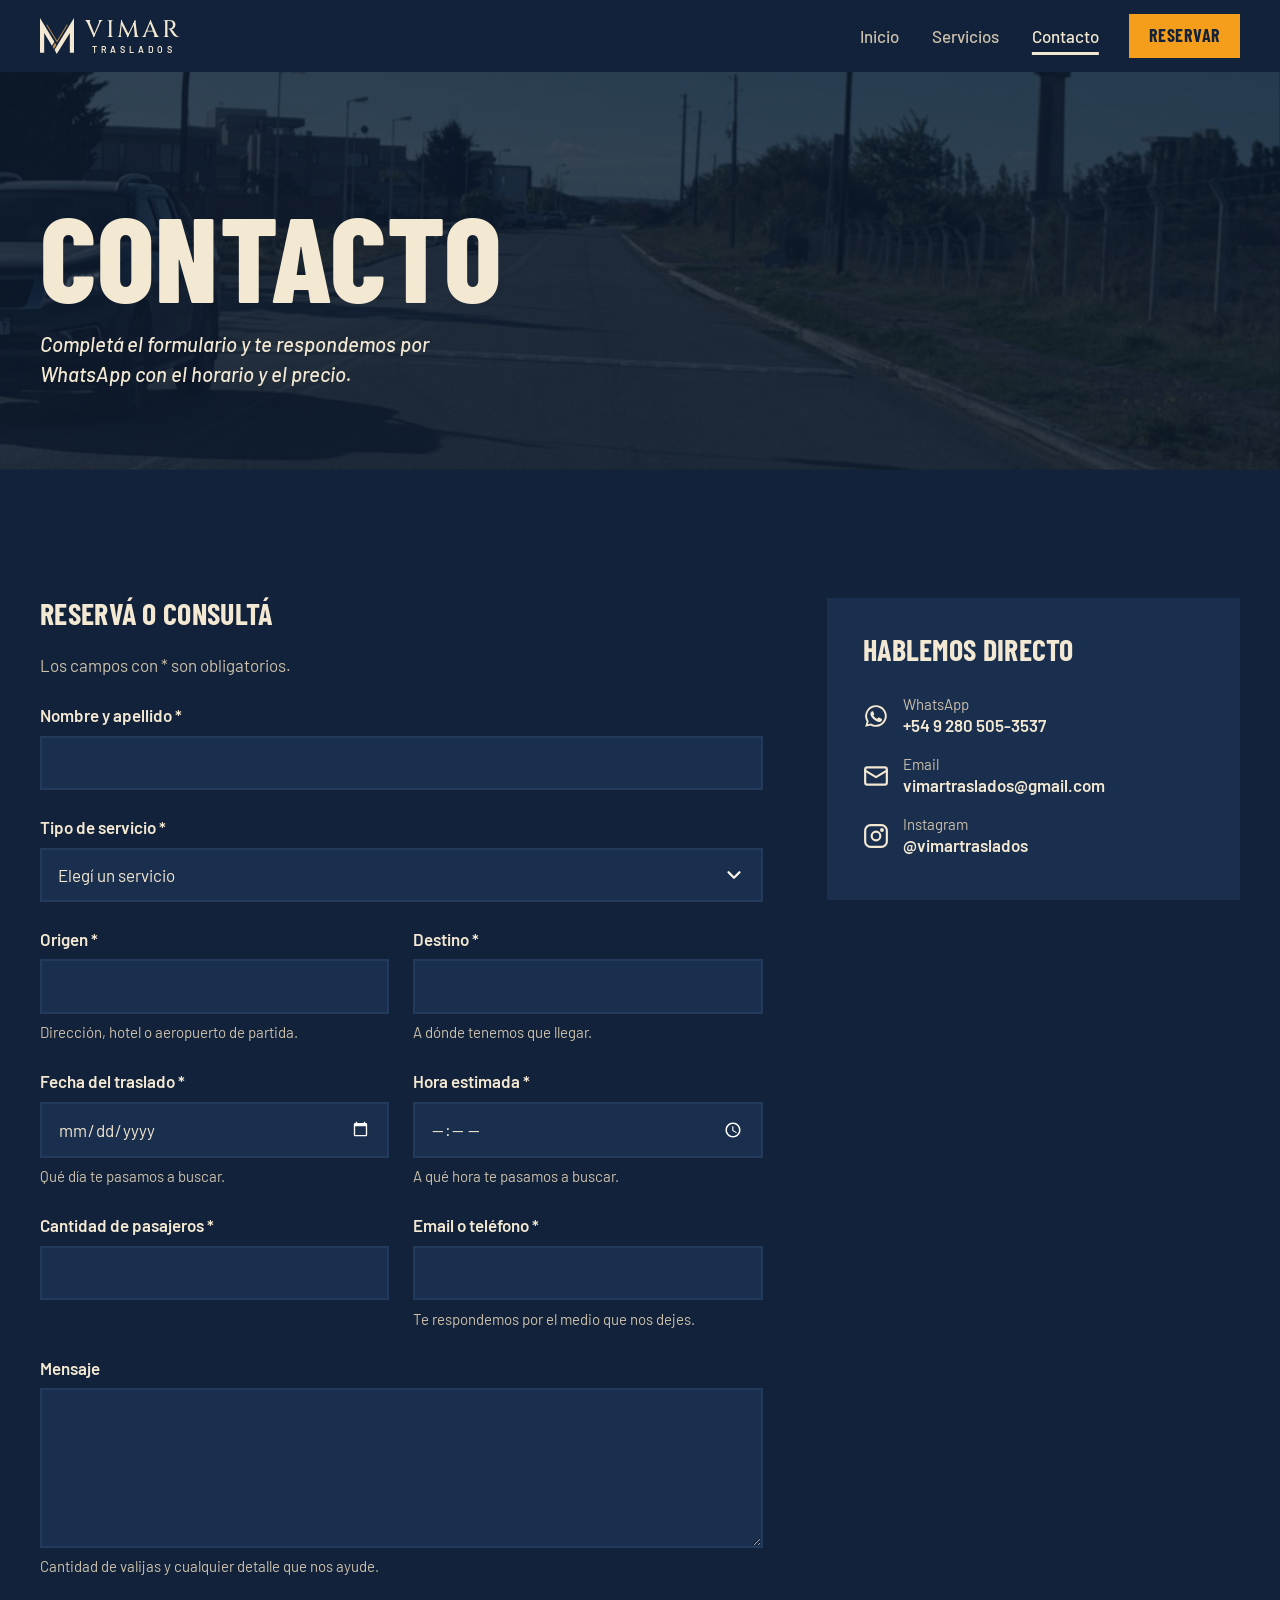
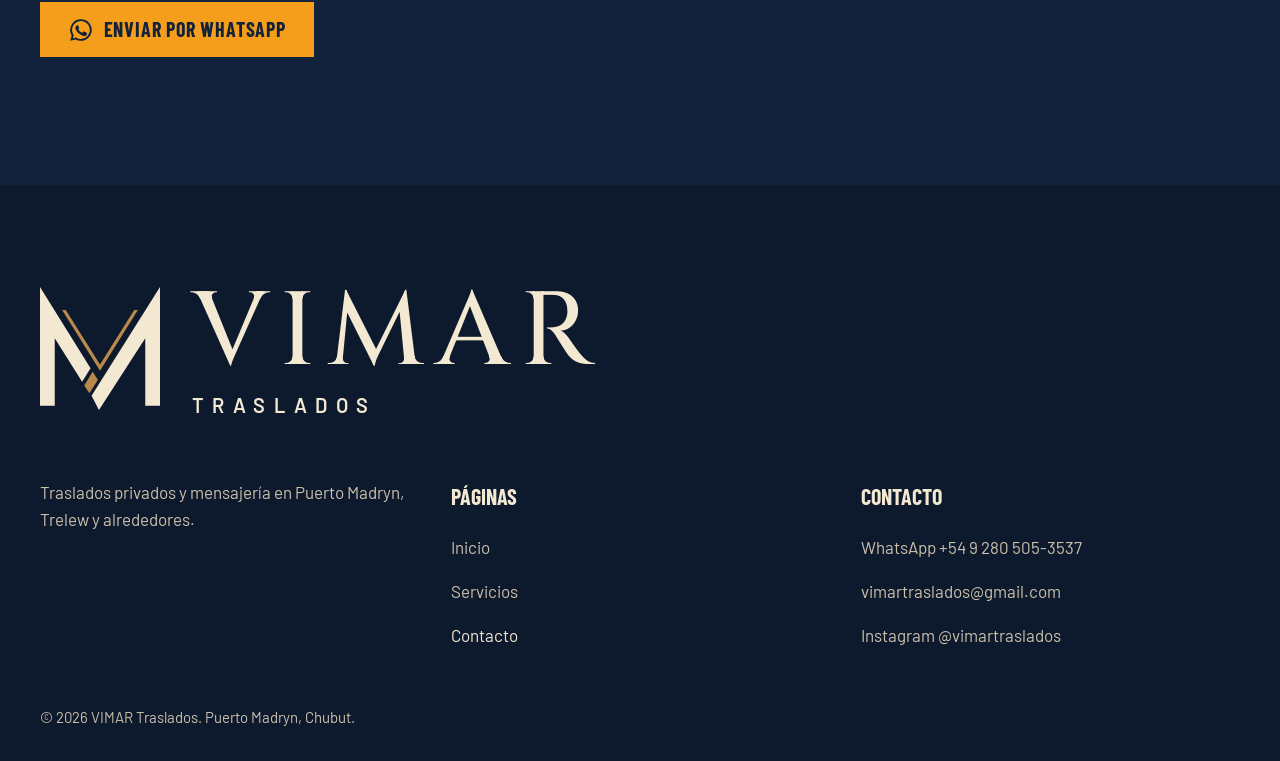
==== commit b051bd0a: "Agregar el campo obligatorio "Fecha del traslado" al formulario La fecha va al lado de la hora, no a" ====
--- a/contacto.html
+++ b/contacto.html
@@ -95,30 +95,38 @@
           </div>
 
           <div class="field-row">
+            <div class="field">
+              <label for="fecha">Fecha del traslado <span class="req" aria-hidden="true">*</span></label>
+              <input id="fecha" name="fecha" type="date" required aria-describedby="fecha-hint fecha-error">
+              <p class="hint" id="fecha-hint">Qué día te pasamos a buscar.</p>
+              <p class="error" id="fecha-error" aria-live="polite"></p>
+            </div>
+            <div class="field">
+              <label for="hora">Hora estimada <span class="req" aria-hidden="true">*</span></label>
+              <input id="hora" name="hora" type="time" required aria-describedby="hora-hint hora-error">
+              <p class="hint" id="hora-hint">A qué hora te pasamos a buscar.</p>
+              <p class="error" id="hora-error" aria-live="polite"></p>
+            </div>
+          </div>
+
+          <div class="field-row">
             <div class="field field--passengers">
               <label for="pasajeros">Cantidad de pasajeros <span class="req" aria-hidden="true">*</span></label>
               <input id="pasajeros" name="pasajeros" type="number" inputmode="numeric" min="1" step="1" required aria-describedby="pasajeros-error">
               <p class="error" id="pasajeros-error" aria-live="polite"></p>
             </div>
             <div class="field">
-              <label for="hora">Hora estimada <span class="req" aria-hidden="true">*</span></label>
-              <input id="hora" name="hora" type="time" required aria-describedby="hora-hint hora-error">
-              <p class="hint" id="hora-hint">A qué hora te pasamos a buscar.</p>
-              <p class="error" id="hora-error" aria-live="polite"></p>
-            </div>
-          </div>
-
-          <div class="field">
-            <label for="contacto">Email o teléfono <span class="req" aria-hidden="true">*</span></label>
-            <input id="contacto" name="contacto" type="text" autocomplete="email" required aria-describedby="contacto-hint contacto-error">
-            <p class="hint" id="contacto-hint">Te respondemos por el medio que nos dejes.</p>
-            <p class="error" id="contacto-error" aria-live="polite"></p>
+              <label for="contacto">Email o teléfono <span class="req" aria-hidden="true">*</span></label>
+              <input id="contacto" name="contacto" type="text" autocomplete="email" required aria-describedby="contacto-hint contacto-error">
+              <p class="hint" id="contacto-hint">Te respondemos por el medio que nos dejes.</p>
+              <p class="error" id="contacto-error" aria-live="polite"></p>
+            </div>
           </div>
 
           <div class="field">
             <label for="mensaje">Mensaje</label>
             <textarea id="mensaje" name="mensaje" rows="5" aria-describedby="mensaje-hint mensaje-error"></textarea>
-            <p class="hint" id="mensaje-hint">Fecha del viaje, cantidad de valijas y cualquier detalle que nos ayude.</p>
+            <p class="hint" id="mensaje-hint">Cantidad de valijas y cualquier detalle que nos ayude.</p>
             <p class="error" id="mensaje-error" aria-live="polite"></p>
           </div>
 
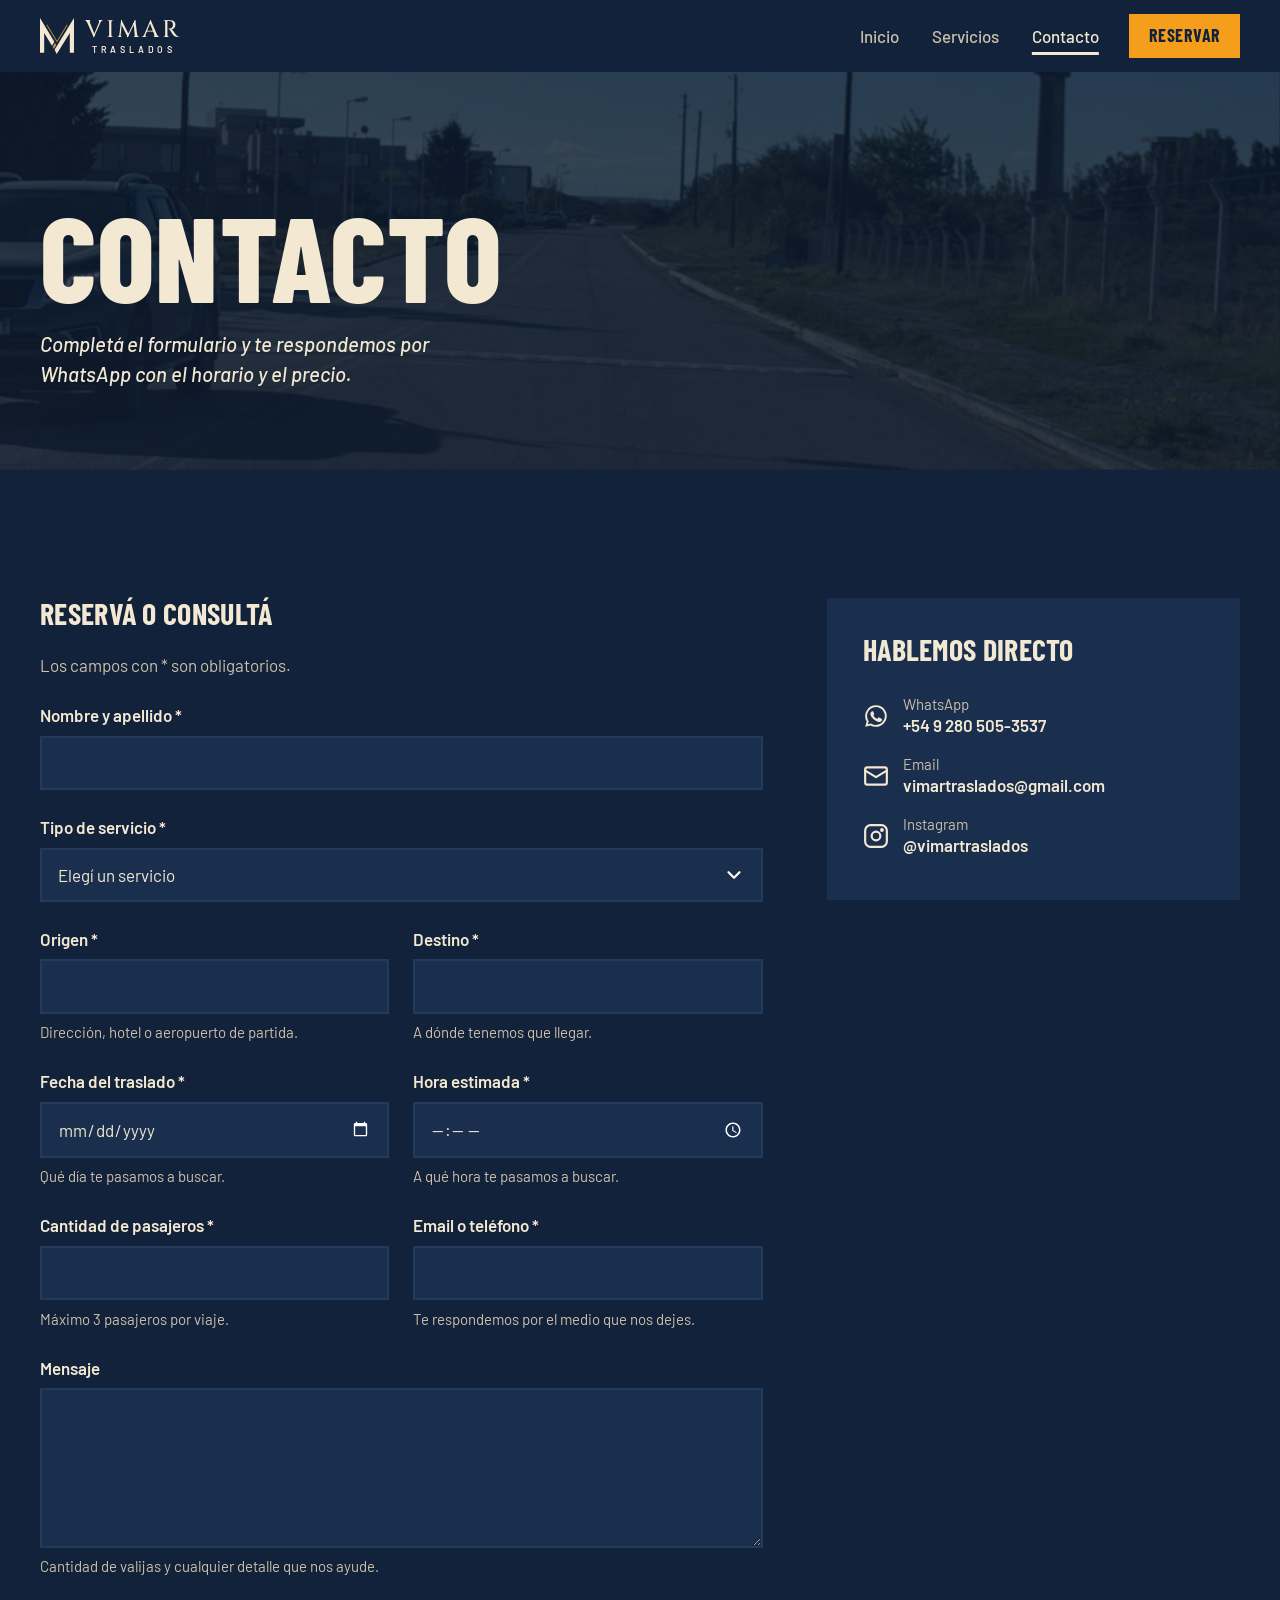
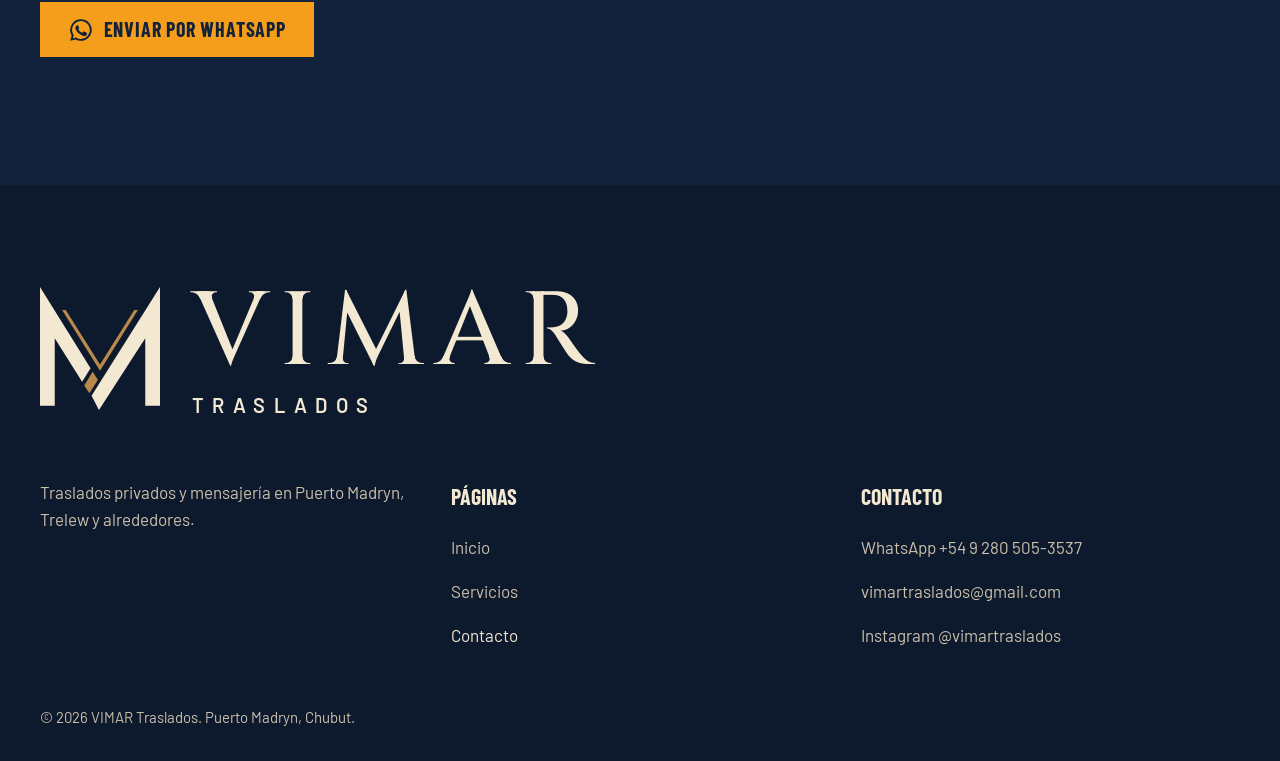
==== commit 5ca183b9: "Preparar el pago online con ticket y limitar a 3 pasajeros Agrega el servidor de reservas (worker/)," ====
--- a/contacto.html
+++ b/contacto.html
@@ -112,7 +112,8 @@
           <div class="field-row">
             <div class="field field--passengers">
               <label for="pasajeros">Cantidad de pasajeros <span class="req" aria-hidden="true">*</span></label>
-              <input id="pasajeros" name="pasajeros" type="number" inputmode="numeric" min="1" step="1" required aria-describedby="pasajeros-error">
+              <input id="pasajeros" name="pasajeros" type="number" inputmode="numeric" min="1" max="3" step="1" required aria-describedby="pasajeros-hint pasajeros-error">
+              <p class="hint" id="pasajeros-hint">Máximo 3 pasajeros por viaje.</p>
               <p class="error" id="pasajeros-error" aria-live="polite"></p>
             </div>
             <div class="field">
@@ -130,10 +131,13 @@
             <p class="error" id="mensaje-error" aria-live="polite"></p>
           </div>
 
+          <p class="form__pay-note" data-pay-note hidden></p>
+
           <div class="form__actions">
             <button class="btn btn--reserve" type="submit">
-              <svg viewBox="0 0 24 24" fill="currentColor" aria-hidden="true"><path d="M12 2a10 10 0 0 0-8.6 15.1L2 22l5-1.3A10 10 0 1 0 12 2zm0 18.2a8.2 8.2 0 0 1-4.2-1.1l-.3-.2-3 .8.8-2.9-.2-.3A8.2 8.2 0 1 1 12 20.2zm4.5-6.1c-.2-.1-1.5-.7-1.7-.8s-.4-.1-.6.1-.7.8-.8 1-.3.2-.5.1a6.7 6.7 0 0 1-3.3-2.9c-.3-.4.3-.4.7-1.3.1-.2 0-.3 0-.4l-.8-1.8c-.2-.5-.4-.4-.6-.4h-.5a1 1 0 0 0-.7.3 3 3 0 0 0-.9 2.2 5.2 5.2 0 0 0 1.1 2.7 11.8 11.8 0 0 0 4.5 4c1.7.7 2.3.8 3.2.6a2.7 2.7 0 0 0 1.8-1.3 2.2 2.2 0 0 0 .1-1.3c0-.1-.2-.2-.5-.3z"/></svg>
-              Enviar por WhatsApp
+              <svg data-icon-pay hidden viewBox="0 0 24 24" fill="none" stroke="currentColor" stroke-width="2" stroke-linecap="round" stroke-linejoin="round" aria-hidden="true"><rect x="2" y="5" width="20" height="14" rx="2"/><path d="M2 10h20M6 15h4"/></svg>
+              <svg data-icon-whatsapp viewBox="0 0 24 24" fill="currentColor" aria-hidden="true"><path d="M12 2a10 10 0 0 0-8.6 15.1L2 22l5-1.3A10 10 0 1 0 12 2zm0 18.2a8.2 8.2 0 0 1-4.2-1.1l-.3-.2-3 .8.8-2.9-.2-.3A8.2 8.2 0 1 1 12 20.2zm4.5-6.1c-.2-.1-1.5-.7-1.7-.8s-.4-.1-.6.1-.7.8-.8 1-.3.2-.5.1a6.7 6.7 0 0 1-3.3-2.9c-.3-.4.3-.4.7-1.3.1-.2 0-.3 0-.4l-.8-1.8c-.2-.5-.4-.4-.6-.4h-.5a1 1 0 0 0-.7.3 3 3 0 0 0-.9 2.2 5.2 5.2 0 0 0 1.1 2.7 11.8 11.8 0 0 0 4.5 4c1.7.7 2.3.8 3.2.6a2.7 2.7 0 0 0 1.8-1.3 2.2 2.2 0 0 0 .1-1.3c0-.1-.2-.2-.5-.3z"/></svg>
+              <span data-submit-label>Enviar por WhatsApp</span>
             </button>
             <p class="form__status" role="status"></p>
           </div>
--- a/css/styles.css
+++ b/css/styles.css
@@ -918,3 +918,70 @@
   html { scroll-behavior: auto; }
   *, *::before, *::after { transition-duration: 0.01ms !important; animation: none !important; }
 }
+
+/* ===== Pago y ticket ===== */
+.form__pay-note {
+  padding: 1rem 1.25rem;
+  background: var(--surface);
+  border-left: 3px solid var(--bone);
+  font-weight: 500;
+}
+.form__pay-note[hidden] { display: none; }
+.btn:disabled { opacity: 0.6; cursor: wait; }
+.btn svg[hidden] { display: none; }
+
+.ticket-page { max-width: 760px; display: grid; gap: 2rem; }
+.ticket-page [hidden] { display: none; }
+.ticket-state { display: grid; gap: 1rem; }
+.ticket-actions { display: flex; flex-wrap: wrap; gap: 1rem; }
+
+.ticket { background: var(--surface); border-top: 6px solid var(--bone); }
+.ticket__head {
+  display: flex;
+  flex-wrap: wrap;
+  align-items: center;
+  justify-content: space-between;
+  gap: 1rem;
+  padding: clamp(1.5rem, 4vw, 2.25rem);
+  border-bottom: 1px dashed var(--ink-soft);
+}
+.ticket__label { color: var(--ink-soft); font-size: var(--step-small); }
+.ticket__code {
+  font-family: "Barlow Condensed", sans-serif;
+  font-size: clamp(2rem, 6vw, 3rem);
+  font-weight: 800;
+  letter-spacing: 0.04em;
+  line-height: 1.1;
+}
+.ticket__status {
+  padding: 0.5rem 1rem;
+  background: var(--bone);
+  color: var(--on-bone);
+  font-weight: 700;
+}
+.ticket__data {
+  display: grid;
+  grid-template-columns: repeat(2, minmax(0, 1fr));
+  gap: 1.25rem 2rem;
+  padding: clamp(1.5rem, 4vw, 2.25rem);
+}
+.ticket__data dt { color: var(--ink-soft); font-size: var(--step-small); }
+.ticket__data dd { margin: 0.15rem 0 0; font-weight: 600; overflow-wrap: anywhere; white-space: pre-line; }
+.ticket__wide { grid-column: 1 / -1; }
+.ticket__next {
+  padding: 1.25rem clamp(1.5rem, 4vw, 2.25rem);
+  border-top: 1px dashed var(--ink-soft);
+  font-weight: 500;
+}
+@media (max-width: 480px) {
+  .ticket__data { grid-template-columns: 1fr; }
+}
+@media print {
+  .site-header, .site-footer, .skip-link, .ticket-actions { display: none !important; }
+  body { background: #fff; color: #000; }
+  .section { padding: 0; }
+  .ticket { background: #fff; color: #000; border: 1px solid #000; }
+  .ticket__status { background: #fff; color: #000; border: 1px solid #000; }
+  .ticket__label, .ticket__data dt { color: #444; }
+  .ticket__head, .ticket__next { border-color: #000; }
+}
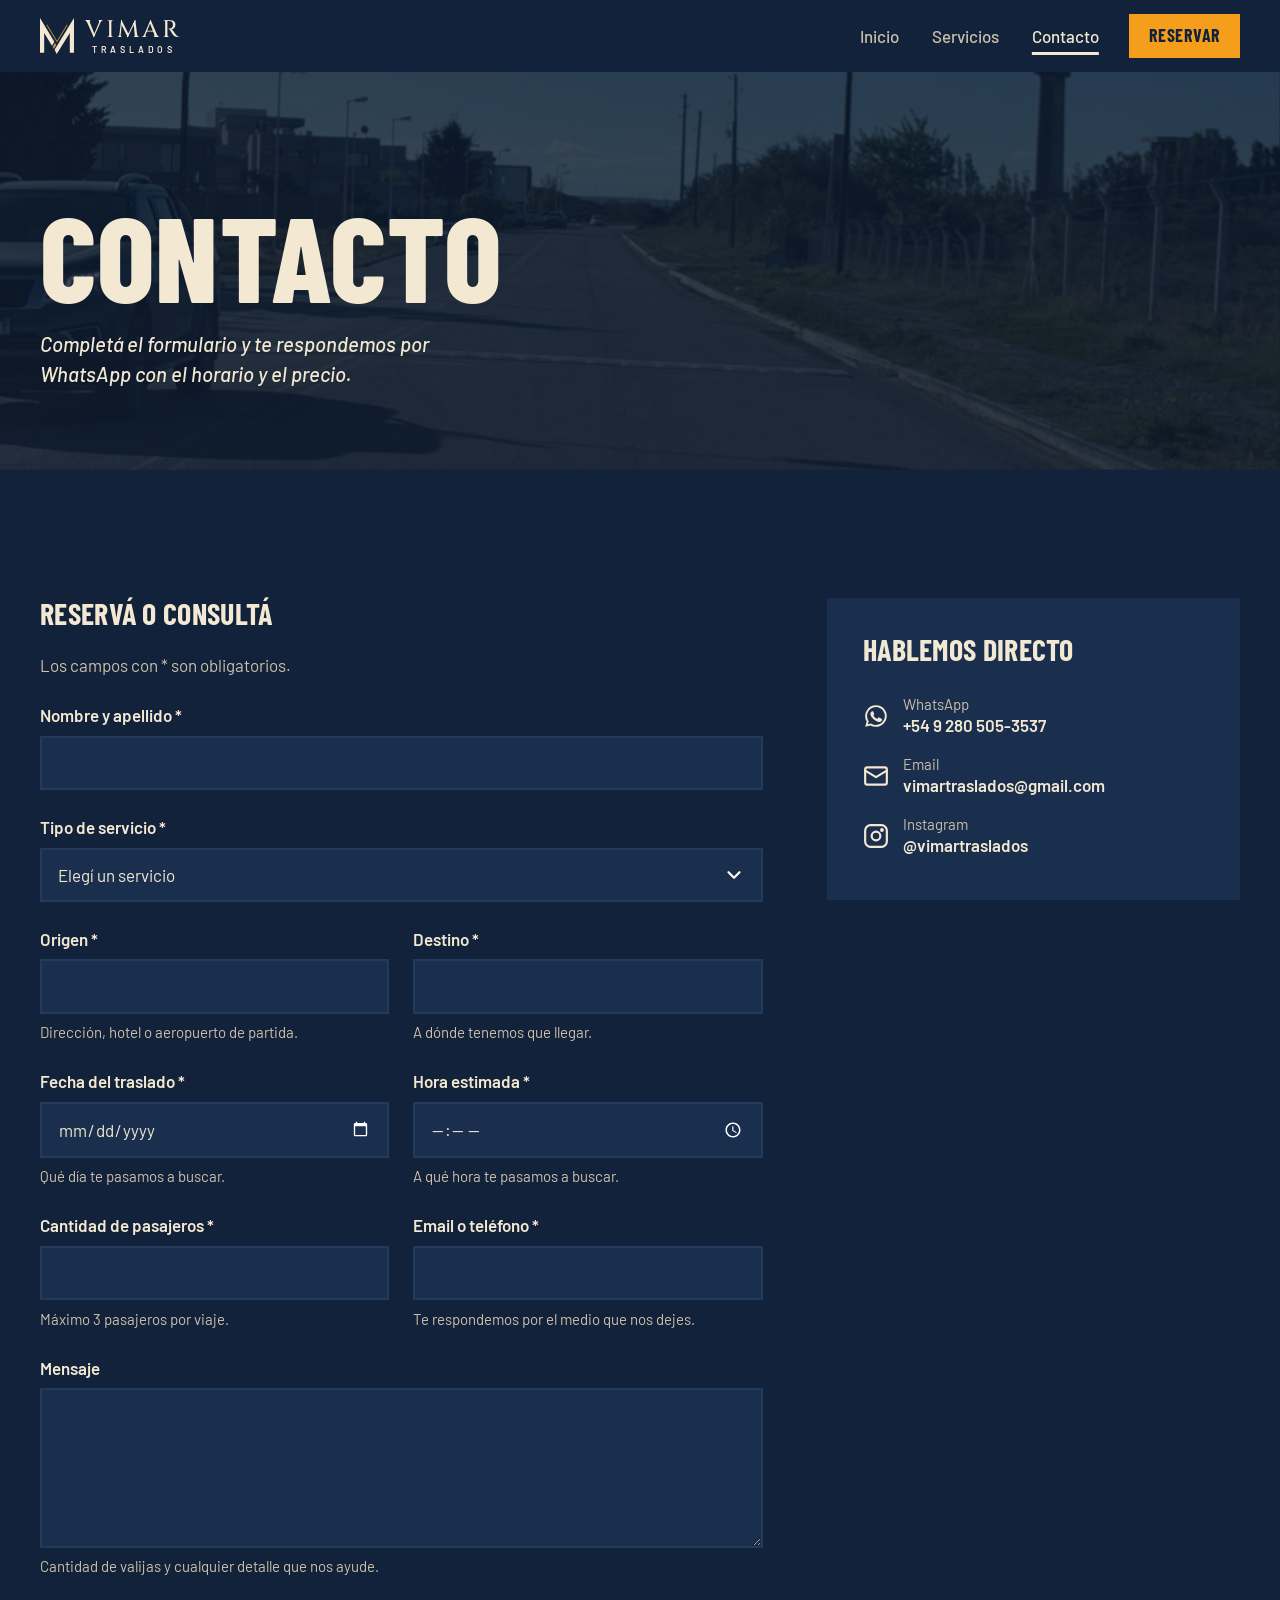
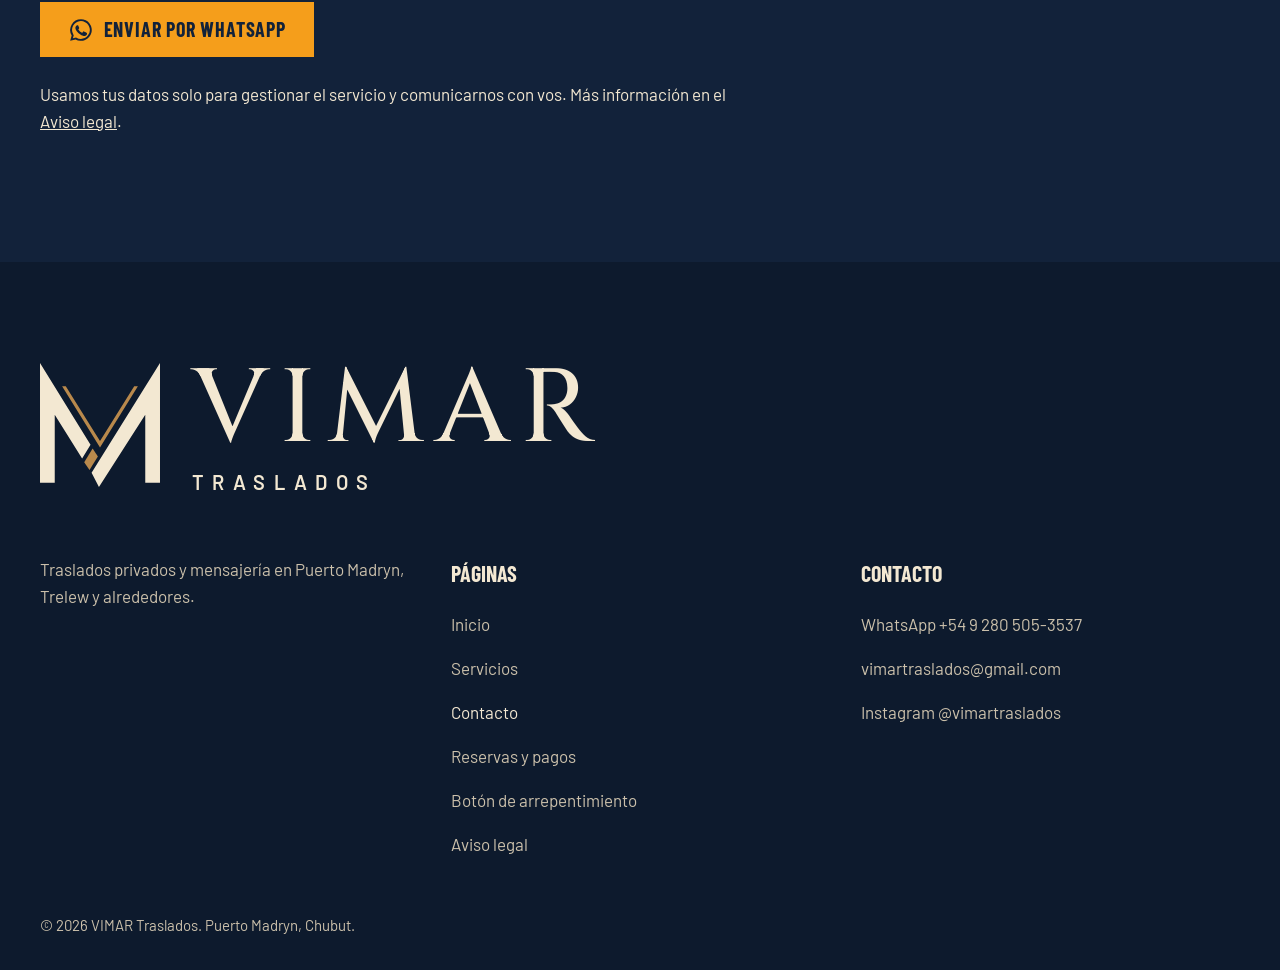
==== commit a2cfae9a: "Agregar las páginas Reservas y pagos y Aviso legal Incluye el formulario del Botón de arrepentimient" ====
--- a/contacto.html
+++ b/contacto.html
@@ -133,6 +133,14 @@
 
           <p class="form__pay-note" data-pay-note hidden></p>
 
+          <div class="field field--terms" hidden>
+            <label class="check" for="condiciones">
+              <input id="condiciones" name="condiciones" type="checkbox" aria-describedby="condiciones-error">
+              <span>Leí y acepto las <a href="condiciones.html" target="_blank" rel="noopener">condiciones de reserva, pago y cancelación</a>. <span class="req" aria-hidden="true">*</span></span>
+            </label>
+            <p class="error" id="condiciones-error" aria-live="polite"></p>
+          </div>
+
           <div class="form__actions">
             <button class="btn btn--reserve" type="submit">
               <svg data-icon-pay hidden viewBox="0 0 24 24" fill="none" stroke="currentColor" stroke-width="2" stroke-linecap="round" stroke-linejoin="round" aria-hidden="true"><rect x="2" y="5" width="20" height="14" rx="2"/><path d="M2 10h20M6 15h4"/></svg>
@@ -141,6 +149,7 @@
             </button>
             <p class="form__status" role="status"></p>
           </div>
+          <p class="hint form__privacy">Usamos tus datos solo para gestionar el servicio y comunicarnos con vos. Más información en el <a href="legal.html#privacidad">Aviso legal</a>.</p>
         </form>
 
         <!-- Teléfono y email reales. Instagram (@vimartraslados) todavía es de ejemplo: confirmar -->
@@ -188,6 +197,9 @@
             <li><a href="index.html">Inicio</a></li>
             <li><a href="servicios.html">Servicios</a></li>
             <li><a href="contacto.html" aria-current="page">Contacto</a></li>
+            <li><a href="condiciones.html">Reservas y pagos</a></li>
+            <li><a href="condiciones.html#arrepentimiento">Botón de arrepentimiento</a></li>
+            <li><a href="legal.html">Aviso legal</a></li>
           </ul>
         </nav>
         <div>
--- a/css/styles.css
+++ b/css/styles.css
@@ -985,3 +985,24 @@
   .ticket__label, .ticket__data dt { color: #444; }
   .ticket__head, .ticket__next { border-color: #000; }
 }
+
+/* ===== Reservas y pagos ===== */
+.policy h2 { margin-top: 2.5rem; }
+.policy h2:first-child { margin-top: 0; }
+.policy ul { list-style: disc; padding-left: 1.25rem; display: grid; gap: 0.5rem; }
+.policy a:not(.btn) { text-decoration: underline; }
+.policy .form { margin-top: 1.5rem; }
+.field--terms[hidden] { display: none; }
+.field .check { display: flex; align-items: flex-start; gap: 0.75rem; font-weight: 500; }
+.field .check a { text-decoration: underline; }
+.field .check input {
+  flex: none;
+  width: 24px;
+  height: 24px;
+  min-height: 0;
+  padding: 0;
+  accent-color: var(--bone);
+}
+.field .check input:focus-visible { outline: 2px solid var(--bone); outline-offset: 2px; }
+.policy h3 { margin-top: 1.5rem; font-weight: 600; font-size: 1.125rem; }
+.form__privacy a { text-decoration: underline; }
